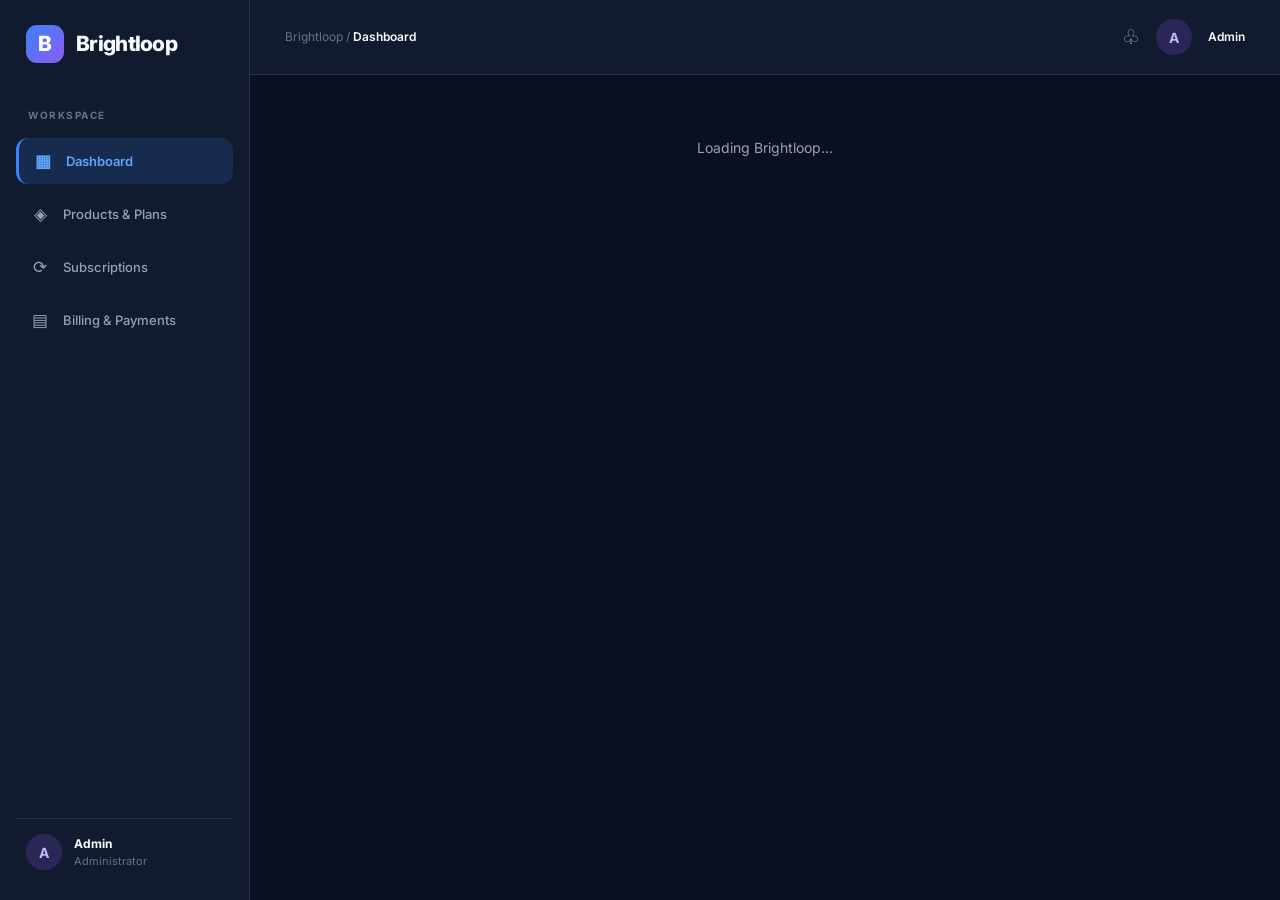
==== index.html @ 89e9efcb "Add application structure, dashboard, shared storage and data schema" ====
<!DOCTYPE html>
<html lang="en">
<head>
    <meta charset="UTF-8">
    <meta name="viewport" content="width=device-width, initial-scale=1.0">
    <title>Brightloop | Subscription Management</title>

    <link rel="stylesheet" href="./styles/main.css">

    <!-- Module stylesheets -->
    <link rel="stylesheet" href="./modules/products/products.css">
    <link rel="stylesheet" href="./modules/subscriptions/subscriptions.css">
    <link rel="stylesheet" href="./modules/billing/billing.css">
    <link rel="stylesheet" href="./modules/dashboard/dashboard.css">

    <link rel="preconnect" href="https://fonts.googleapis.com">
    <link rel="preconnect" href="https://fonts.gstatic.com" crossorigin>
    <link href="https://fonts.googleapis.com/css2?family=Inter:wght@400;500;600;700;800&display=swap" rel="stylesheet">
</head>

<body>

    <div class="app-container">

        <!-- SIDEBAR -->
        <aside class="sidebar">

            <div class="brand">
                <div class="brand-logo">B</div>
                <div class="brand-name">Brightloop</div>
            </div>

            <div class="sidebar-label">WORKSPACE</div>

            <nav class="navigation">

                <button class="nav-item active" data-page="dashboard">
                    <span class="nav-icon">▦</span>
                    Dashboard
                </button>

                <button class="nav-item" data-page="products">
                    <span class="nav-icon">◈</span>
                    Products & Plans
                </button>

                <button class="nav-item" data-page="subscriptions">
                    <span class="nav-icon">⟳</span>
                    Subscriptions
                </button>

                <button class="nav-item" data-page="billing">
                    <span class="nav-icon">▤</span>
                    Billing & Payments
                </button>

            </nav>

            <div class="sidebar-bottom">
                <div class="user-avatar">A</div>
                <div class="user-info">
                    <strong>Admin</strong>
                    <span>Administrator</span>
                </div>
            </div>

        </aside>


        <!-- MAIN CONTENT -->
        <main class="main-content">

            <header class="topbar">

                <div>
                    <p class="breadcrumb">Brightloop / <span id="current-page">Dashboard</span></p>
                </div>

                <div class="topbar-actions">
                    <span class="notification-icon">♧</span>
                    <div class="topbar-avatar">A</div>
                    <span class="admin-name">Admin</span>
                </div>

            </header>


            <!-- DYNAMIC PAGE CONTENT -->
            <section id="page-content" class="page-content">

                <div class="loading-message">
                    Loading Brightloop...
                </div>

            </section>

        </main>

    </div>

    <script type="module" src="./app.js"></script>

</body>
</html>
---- styles/main.css ----
/* =========================================
   BRIGHTLOOP - GLOBAL DESIGN SYSTEM
   Dark Premium SaaS Theme
========================================= */

/* 1. CSS VARIABLES */

:root {
    --bg-main: #0B1020;
    --bg-sidebar: #111A2E;
    --bg-card: #18243B;
    --bg-hover: #25334D;

    --border: #25334D;

    --primary: #3B82F6;
    --primary-hover: #2563EB;
    --accent: #8B5CF6;

    --success: #2DD4BF;
    --warning: #F59E0B;
    --danger: #F87171;

    --text-primary: #F8FAFC;
    --text-secondary: #94A3B8;
    --text-muted: #64748B;

    --sidebar-width: 250px;

    --radius-sm: 8px;
    --radius-md: 12px;
    --radius-lg: 16px;

    --transition: 0.2s ease;
}


/* 2. RESET */

* {
    margin: 0;
    padding: 0;
    box-sizing: border-box;
}

html {
    scroll-behavior: smooth;
}

body {
    font-family: 'Inter', sans-serif;
    background: var(--bg-main);
    color: var(--text-primary);
    min-height: 100vh;
    font-size: 14px;
    line-height: 1.5;
}

button,
input,
select,
textarea {
    font-family: inherit;
}

button {
    cursor: pointer;
}

a {
    color: inherit;
    text-decoration: none;
}


/* 3. MAIN APPLICATION LAYOUT */

.app-container {
    display: flex;
    min-height: 100vh;
    width: 100%;
}


/* 4. SIDEBAR */

.sidebar {
    width: var(--sidebar-width);
    min-width: var(--sidebar-width);
    background: var(--bg-sidebar);
    border-right: 1px solid var(--border);

    display: flex;
    flex-direction: column;

    padding: 25px 16px;

    position: fixed;
    top: 0;
    left: 0;
    bottom: 0;
    z-index: 100;
}


/* Brand */

.brand {
    display: flex;
    align-items: center;
    gap: 12px;

    padding: 0 10px;
    margin-bottom: 45px;
}

.brand-logo {
    width: 38px;
    height: 38px;

    display: flex;
    align-items: center;
    justify-content: center;

    background: linear-gradient(
        135deg,
        var(--primary),
        var(--accent)
    );

    color: white;
    font-size: 21px;
    font-weight: 800;

    border-radius: 11px;
}

.brand-name {
    font-size: 21px;
    font-weight: 800;
    letter-spacing: -0.7px;
}


/* Sidebar label */

.sidebar-label {
    color: var(--text-muted);
    font-size: 10px;
    font-weight: 700;
    letter-spacing: 1.5px;

    padding: 0 12px;
    margin-bottom: 15px;
}


/* Navigation */

.navigation {
    display: flex;
    flex-direction: column;
    gap: 7px;
}

.nav-item {
    display: flex;
    align-items: center;
    gap: 13px;

    width: 100%;
    padding: 13px 14px;

    border: none;
    border-radius: var(--radius-md);

    background: transparent;
    color: var(--text-secondary);

    font-size: 13px;
    font-weight: 500;
    text-align: left;

    transition: var(--transition);
}

.nav-item:hover {
    background: var(--bg-hover);
    color: var(--text-primary);
}

.nav-item.active {
    background: rgba(59, 130, 246, 0.16);
    color: #60A5FA;
    font-weight: 600;

    border-left: 3px solid var(--primary);
}

.nav-icon {
    width: 20px;
    text-align: center;
    font-size: 17px;
}


/* Sidebar bottom user */

.sidebar-bottom {
    margin-top: auto;

    display: flex;
    align-items: center;
    gap: 12px;

    padding: 15px 10px 5px;
    border-top: 1px solid var(--border);
}

.user-avatar,
.topbar-avatar {
    width: 36px;
    height: 36px;

    display: flex;
    align-items: center;
    justify-content: center;

    border-radius: 50%;

    background: rgba(139, 92, 246, 0.2);
    color: #C4B5FD;

    font-weight: 700;
}

.user-info {
    display: flex;
    flex-direction: column;
}

.user-info strong {
    font-size: 12px;
}

.user-info span {
    color: var(--text-muted);
    font-size: 11px;
}


/* 5. MAIN CONTENT */

.main-content {
    margin-left: var(--sidebar-width);
    width: calc(100% - var(--sidebar-width));
    min-width: 0;
    min-height: 100vh;
}


/* Topbar */

.topbar {
    height: 75px;

    display: flex;
    align-items: center;
    justify-content: space-between;

    padding: 0 35px;

    background: var(--bg-sidebar);
    border-bottom: 1px solid var(--border);

    position: sticky;
    top: 0;
    z-index: 50;
}

.breadcrumb {
    color: var(--text-muted);
    font-size: 12px;
}

.breadcrumb span {
    color: var(--text-primary);
    font-weight: 600;
}

.topbar-actions {
    display: flex;
    align-items: center;
    gap: 16px;
}

.notification-icon {
    color: var(--text-secondary);
    font-size: 20px;
    cursor: pointer;
}

.notification-icon:hover {
    color: var(--text-primary);
}

.admin-name {
    font-size: 12px;
    font-weight: 600;
}


/* Main page area */

.page-content {
    padding: 32px 35px;
    min-height: calc(100vh - 75px);
}

.loading-message {
    color: var(--text-secondary);
    padding: 30px;
    text-align: center;
}

.error-message {
    padding: 30px;
    margin: 20px 0;

    background: rgba(248, 113, 113, 0.08);
    border: 1px solid rgba(248, 113, 113, 0.3);
    border-radius: var(--radius-md);
}

.error-message h2 {
    color: var(--danger);
    margin-bottom: 8px;
}


/* 6. COMMON HEADINGS */

.page-heading {
    margin-bottom: 25px;
}

.page-heading h1 {
    font-size: 25px;
    font-weight: 700;
    letter-spacing: -0.7px;
    margin-bottom: 6px;
}

.page-heading p {
    color: var(--text-secondary);
    font-size: 13px;
}

.section-title {
    font-size: 16px;
    font-weight: 600;
    margin-bottom: 16px;
}


/* 7. COMMON CARDS */

.card {
    background: var(--bg-card);
    border: 1px solid var(--border);
    border-radius: var(--radius-lg);

    padding: 22px;

    transition: var(--transition);
}

.card:hover {
    border-color: #344765;
}

.card-title {
    font-size: 13px;
    font-weight: 600;
    color: var(--text-secondary);
    margin-bottom: 12px;
}

.card-value {
    font-size: 25px;
    font-weight: 700;
    letter-spacing: -0.8px;
}


/* 8. BUTTONS */

.btn {
    display: inline-flex;
    align-items: center;
    justify-content: center;
    gap: 8px;

    padding: 10px 17px;

    border-radius: var(--radius-sm);
    border: 1px solid transparent;

    font-size: 12px;
    font-weight: 600;

    transition: var(--transition);
}

.btn-primary {
    background: var(--primary);
    color: white;
}

.btn-primary:hover {
    background: var(--primary-hover);
}

.btn-secondary {
    background: var(--bg-hover);
    color: var(--text-primary);
    border-color: var(--border);
}

.btn-secondary:hover {
    background: #344765;
}

.btn-danger {
    background: rgba(248, 113, 113, 0.12);
    color: var(--danger);
    border-color: rgba(248, 113, 113, 0.2);
}

.btn-success {
    background: rgba(45, 212, 191, 0.12);
    color: var(--success);
    border-color: rgba(45, 212, 191, 0.2);
}


/* 9. FORM ELEMENTS */

.form-group {
    display: flex;
    flex-direction: column;
    gap: 7px;
    margin-bottom: 17px;
}

.form-group label {
    color: var(--text-secondary);
    font-size: 12px;
    font-weight: 600;
}

input,
select,
textarea {
    width: 100%;

    padding: 11px 13px;

    background: var(--bg-main);
    color: var(--text-primary);

    border: 1px solid var(--border);
    border-radius: var(--radius-sm);

    font-size: 13px;
    outline: none;

    transition: var(--transition);
}

input:focus,
select:focus,
textarea:focus {
    border-color: var(--primary);
    box-shadow: 0 0 0 3px rgba(59, 130, 246, 0.12);
}

input::placeholder,
textarea::placeholder {
    color: var(--text-muted);
}

select option {
    background: var(--bg-card);
    color: var(--text-primary);
}

textarea {
    resize: vertical;
    min-height: 90px;
}


/* 10. TABLES */

.table-container {
    width: 100%;
    overflow-x: auto;

    background: var(--bg-card);
    border: 1px solid var(--border);
    border-radius: var(--radius-lg);
}

table {
    width: 100%;
    border-collapse: collapse;
    min-width: 600px;
}

thead {
    background: rgba(255, 255, 255, 0.025);
}

th {
    color: var(--text-muted);
    font-size: 11px;
    font-weight: 600;
    text-align: left;

    padding: 15px 18px;
    white-space: nowrap;
}

td {
    color: var(--text-secondary);
    font-size: 12px;

    padding: 15px 18px;
    border-top: 1px solid var(--border);
}

tbody tr:hover {
    background: rgba(255, 255, 255, 0.025);
}


/* 11. STATUS BADGES */

.status {
    display: inline-flex;
    align-items: center;

    padding: 5px 10px;

    border-radius: 20px;

    font-size: 10px;
    font-weight: 700;
}

.status-active,
.status-paid {
    color: var(--success);
    background: rgba(45, 212, 191, 0.12);
}

.status-pending,
.status-draft {
    color: var(--warning);
    background: rgba(245, 158, 11, 0.12);
}

.status-overdue,
.status-failed,
.status-cancelled {
    color: var(--danger);
    background: rgba(248, 113, 113, 0.12);
}

.status-confirmed {
    color: #60A5FA;
    background: rgba(59, 130, 246, 0.12);
}


/* 12. GRID HELPERS */

.grid-2 {
    display: grid;
    grid-template-columns: repeat(2, minmax(0, 1fr));
    gap: 20px;
}

.grid-3 {
    display: grid;
    grid-template-columns: repeat(3, minmax(0, 1fr));
    gap: 20px;
}

.grid-4 {
    display: grid;
    grid-template-columns: repeat(4, minmax(0, 1fr));
    gap: 18px;
}


/* 13. UTILITY CLASSES */

.text-success {
    color: var(--success);
}

.text-warning {
    color: var(--warning);
}

.text-danger {
    color: var(--danger);
}

.text-muted {
    color: var(--text-secondary);
}

.flex {
    display: flex;
}

.align-center {
    align-items: center;
}

.justify-between {
    justify-content: space-between;
}

.gap-10 {
    gap: 10px;
}

.mt-20 {
    margin-top: 20px;
}

.mb-20 {
    margin-bottom: 20px;
}


/* 14. SCROLLBAR */

::-webkit-scrollbar {
    width: 7px;
    height: 7px;
}

::-webkit-scrollbar-track {
    background: var(--bg-main);
}

::-webkit-scrollbar-thumb {
    background: #344765;
    border-radius: 10px;
}

::-webkit-scrollbar-thumb:hover {
    background: #475D7B;
}


/* 15. RESPONSIVE DESIGN */

@media (max-width: 1100px) {

    .grid-4 {
        grid-template-columns: repeat(2, minmax(0, 1fr));
    }

}

@media (max-width: 768px) {

    :root {
        --sidebar-width: 75px;
    }

    .sidebar {
        padding: 20px 9px;
    }

    .brand {
        justify-content: center;
        padding: 0;
    }

    .brand-name,
    .sidebar-label,
    .nav-item:not(.active) {
        font-size: 0;
    }

    .brand-name,
    .user-info {
        display: none;
    }

    .nav-item {
        justify-content: center;
        padding: 13px 5px;
    }

    .nav-icon {
        font-size: 19px;
    }

    .sidebar-bottom {
        justify-content: center;
        padding-left: 0;
        padding-right: 0;
    }

    .topbar {
        padding: 0 18px;
    }

    .page-content {
        padding: 22px 18px;
    }

    .grid-3,
    .grid-2 {
        grid-template-columns: 1fr;
    }

}

@media (max-width: 480px) {

    .grid-4 {
        grid-template-columns: 1fr;
    }

    .admin-name {
        display: none;
    }

    .page-heading h1 {
        font-size: 21px;
    }

}
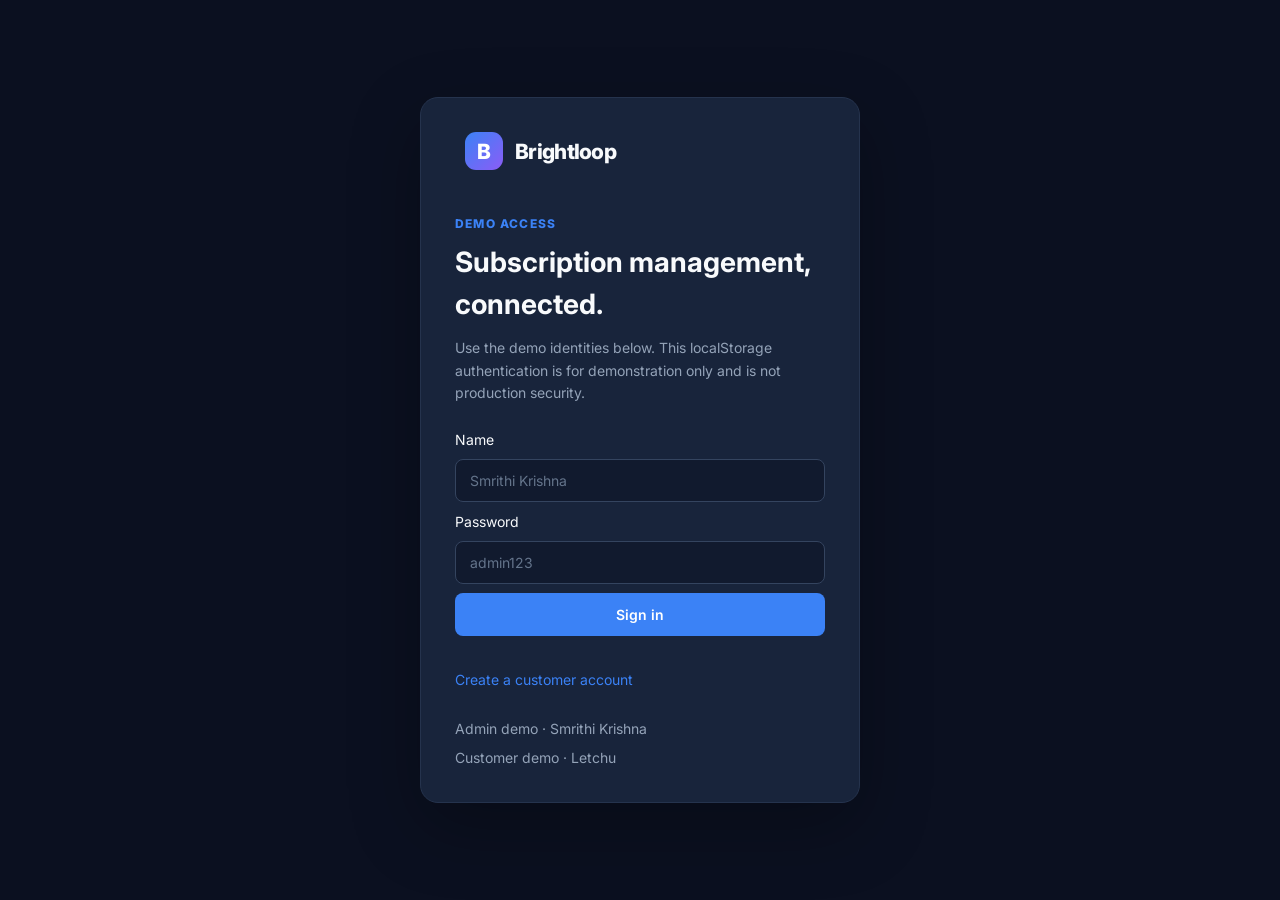
==== commit 1fa6dcc1: "login setup" ====
--- a/index.html
+++ b/index.html
@@ -20,6 +20,36 @@
 </head>
 
 <body>
+
+    <div id="auth-screen" class="auth-screen">
+        <div class="auth-card">
+            <div class="brand auth-brand"><div class="brand-logo">B</div><div class="brand-name">Brightloop</div></div>
+            <p class="eyebrow">DEMO ACCESS</p>
+            <h1>Subscription management, connected.</h1>
+            <p class="auth-copy">Use the demo identities below. This localStorage authentication is for demonstration only and is not production security.</p>
+            <form id="login-form">
+                <label for="login-name">Name</label>
+                <input id="login-name" required placeholder="Smrithi Krishna">
+                <label for="login-password">Password</label>
+                <input id="login-password" type="password" required placeholder="admin123">
+                <button class="btn btn-primary" type="submit">Sign in</button>
+                <p id="login-error" class="auth-error" role="alert"></p>
+            </form>
+            <form id="signup-form" class="hidden">
+                <label for="signup-name">Customer name</label>
+                <input id="signup-name" required placeholder="Your name">
+                <label for="signup-password">Password</label>
+                <input id="signup-password" type="password" minlength="4" required placeholder="At least 4 characters">
+                <button class="btn btn-primary" type="submit">Create customer account</button>
+                <p id="signup-error" class="auth-error" role="alert"></p>
+            </form>
+            <button type="button" class="auth-switch" id="signupToggle">Create a customer account</button>
+            <div class="demo-identities">
+                <button type="button" data-demo-login="admin">Admin demo · Smrithi Krishna</button>
+                <button type="button" data-demo-login="customer">Customer demo · Letchu</button>
+            </div>
+        </div>
+    </div>
 
     <div class="app-container">
 
@@ -58,11 +88,12 @@
             </nav>
 
             <div class="sidebar-bottom">
-                <div class="user-avatar">A</div>
+                <div class="user-avatar" id="sidebar-avatar">A</div>
                 <div class="user-info">
-                    <strong>Admin</strong>
-                    <span>Administrator</span>
+                    <strong id="sidebar-user-name">Admin</strong>
+                    <span id="sidebar-user-role">Administrator</span>
                 </div>
+                <button class="logout-btn" id="logoutBtn" type="button" title="Log out">↪</button>
             </div>
 
         </aside>
@@ -78,9 +109,10 @@
                 </div>
 
                 <div class="topbar-actions">
+                    <button class="mobile-menu-btn" id="mobileMenuBtn" type="button" aria-label="Open navigation">☰</button>
                     <span class="notification-icon">♧</span>
-                    <div class="topbar-avatar">A</div>
-                    <span class="admin-name">Admin</span>
+                    <div class="topbar-avatar" id="topbar-avatar">A</div>
+                    <span class="admin-name" id="topbar-user-name">Admin</span>
                 </div>
 
             </header>
--- a/styles/main.css
+++ b/styles/main.css
@@ -57,6 +57,40 @@
     line-height: 1.5;
 }
 
+.hidden {
+    display: none !important;
+}
+
+.auth-screen {
+    min-height: 100vh;
+    display: grid;
+    place-items: center;
+    padding: 24px;
+    background: var(--bg-main);
+}
+
+.auth-card {
+    width: min(100%, 440px);
+    padding: 34px;
+    border: 1px solid var(--border);
+    border-radius: 18px;
+    background: var(--bg-card);
+    box-shadow: 0 24px 70px rgba(0, 0, 0, .28);
+}
+
+.auth-brand { margin-bottom: 30px; }
+.auth-card h1 { margin: 8px 0 12px; font-size: 28px; }
+.auth-copy { color: var(--text-secondary); line-height: 1.6; }
+.auth-card form { display: grid; gap: 9px; margin-top: 24px; }
+.auth-card input { width: 100%; }
+.auth-error { min-height: 20px; margin: 0; color: var(--danger); }
+.auth-switch { margin: 4px 0 16px; color: var(--primary); background: transparent; border: 0; cursor: pointer; }
+.demo-identities { display: grid; gap: 8px; margin-top: 12px; }
+.demo-identities button { color: var(--text-secondary); background: transparent; border: 0; cursor: pointer; text-align: left; }
+.logout-btn, .mobile-menu-btn { color: var(--text-secondary); background: transparent; border: 0; cursor: pointer; }
+.logout-btn { margin-left: auto; font-size: 20px; }
+.mobile-menu-btn { display: none; font-size: 20px; }
+
 button,
 input,
 select,
@@ -683,48 +717,25 @@
 @media (max-width: 768px) {
 
     :root {
-        --sidebar-width: 75px;
+        --sidebar-width: 260px;
     }
 
     .sidebar {
-        padding: 20px 9px;
-    }
-
-    .brand {
-        justify-content: center;
-        padding: 0;
-    }
-
-    .brand-name,
-    .sidebar-label,
-    .nav-item:not(.active) {
-        font-size: 0;
-    }
-
-    .brand-name,
-    .user-info {
-        display: none;
-    }
-
-    .nav-item {
-        justify-content: center;
-        padding: 13px 5px;
-    }
-
-    .nav-icon {
-        font-size: 19px;
-    }
-
-    .sidebar-bottom {
-        justify-content: center;
-        padding-left: 0;
-        padding-right: 0;
+        padding: 20px 16px;
+        transform: translateX(-100%);
+        transition: transform .2s ease;
+        z-index: 20;
+    }
+
+    .sidebar.open {
+        transform: translateX(0);
     }
 
     .topbar {
         padding: 0 18px;
     }
 
+    .mobile-menu-btn { display: inline-block; }
     .page-content {
         padding: 22px 18px;
     }
--- a/modules/products/products.css
+++ b/modules/products/products.css
@@ -0,0 +1,586 @@
+* {
+    box-sizing: border-box;
+    margin: 0;
+    padding: 0;
+}
+
+:root {
+    --primary: #3B82F6;
+    --primary-dark: #2563EB;
+    --background: #0B1020;
+    --card: #18243B;
+    --text: #F8FAFC;
+    --muted: #94A3B8;
+    --border: #25334D;
+    --success: #2DD4BF;
+    --danger: #F87171;
+    --warning: #F59E0B;
+}
+
+body {
+    font-family: Inter, -apple-system, BlinkMacSystemFont, "Segoe UI", sans-serif;
+    background: var(--background);
+    color: var(--text);
+}
+
+/* PAGE */
+
+.products-page {
+    max-width: 1400px;
+    margin: auto;
+    padding: 32px;
+}
+
+/* HEADER */
+
+.page-header {
+    display: flex;
+    justify-content: space-between;
+    align-items: center;
+    gap: 25px;
+    margin-bottom: 30px;
+}
+
+.eyebrow {
+    font-size: 11px;
+    font-weight: 700;
+    letter-spacing: 1.5px;
+    color: var(--primary);
+    margin-bottom: 6px;
+}
+
+.page-header h1 {
+    font-size: 32px;
+    margin-bottom: 7px;
+}
+
+.subtitle {
+    color: var(--muted);
+    font-size: 14px;
+}
+
+.header-actions {
+    display: flex;
+    gap: 10px;
+}
+
+/* BUTTONS */
+
+.btn {
+    border: none;
+    border-radius: 9px;
+    padding: 11px 17px;
+    font-size: 14px;
+    font-weight: 600;
+    cursor: pointer;
+    transition: 0.2s;
+}
+
+.btn-primary {
+    background: var(--primary);
+    color: white;
+}
+
+.btn-primary:hover {
+    background: var(--primary-dark);
+}
+
+.btn-secondary {
+    background: #25334D;
+    border: 1px solid var(--border);
+    color: var(--text);
+}
+
+.btn-secondary:hover {
+    background: #f1f1f5;
+}
+
+/* TOOLBAR */
+
+.toolbar {
+    background: var(--card);
+    padding: 16px;
+    border: 1px solid var(--border);
+    border-radius: 12px;
+    display: flex;
+    gap: 12px;
+    margin-bottom: 22px;
+}
+
+.search-box {
+    flex: 1;
+    display: flex;
+    align-items: center;
+    gap: 8px;
+    border: 1px solid var(--border);
+    border-radius: 8px;
+    padding: 0 12px;
+}
+
+.search-box span {
+    font-size: 20px;
+    color: var(--muted);
+}
+
+.search-box input {
+    border: none;
+    outline: none;
+    width: 100%;
+    padding: 11px 5px;
+    font-size: 14px;
+}
+
+.toolbar select {
+    min-width: 150px;
+    border: 1px solid var(--border);
+    border-radius: 8px;
+    padding: 0 12px;
+    background: var(--card);
+}
+
+/* STATS */
+
+.stats-grid {
+    display: grid;
+    grid-template-columns: repeat(3, 1fr);
+    gap: 16px;
+    margin-bottom: 35px;
+}
+
+.stat-card {
+    background: var(--card);
+    border: 1px solid var(--border);
+    border-radius: 12px;
+    padding: 20px;
+    display: flex;
+    align-items: center;
+    gap: 15px;
+}
+
+.stat-icon {
+    width: 44px;
+    height: 44px;
+    border-radius: 10px;
+    background: #efecff;
+    color: var(--primary);
+    display: flex;
+    align-items: center;
+    justify-content: center;
+    font-size: 20px;
+}
+
+.stat-card span {
+    display: block;
+    color: var(--muted);
+    font-size: 13px;
+    margin-bottom: 5px;
+}
+
+.stat-card strong {
+    font-size: 24px;
+}
+
+/* SECTION */
+
+.content-section {
+    margin-bottom: 35px;
+}
+
+.section-heading {
+    margin-bottom: 18px;
+}
+
+.section-heading h2 {
+    font-size: 21px;
+    margin-bottom: 5px;
+}
+
+.section-heading p {
+    color: var(--muted);
+    font-size: 13px;
+}
+
+/* PRODUCT GRID */
+
+.products-grid {
+    display: grid;
+    grid-template-columns: repeat(auto-fill, minmax(330px, 1fr));
+    gap: 18px;
+}
+
+.product-card {
+    background: var(--card);
+    border: 1px solid var(--border);
+    border-radius: 14px;
+    padding: 22px;
+    transition: 0.2s;
+}
+
+.product-card:hover {
+    transform: translateY(-2px);
+    box-shadow: 0 8px 25px rgba(0, 0, 0, 0.06);
+}
+
+.product-top {
+    display: flex;
+    justify-content: space-between;
+    gap: 12px;
+    margin-bottom: 16px;
+}
+
+.product-name {
+    font-size: 19px;
+    font-weight: 700;
+}
+
+.product-type {
+    display: inline-block;
+    margin-top: 7px;
+    padding: 5px 9px;
+    border-radius: 20px;
+    background: #efecff;
+    color: var(--primary);
+    font-size: 11px;
+    font-weight: 700;
+}
+
+.product-notes {
+    color: var(--muted);
+    font-size: 13px;
+    line-height: 1.6;
+    margin-bottom: 18px;
+    min-height: 42px;
+}
+
+.price-row {
+    display: grid;
+    grid-template-columns: 1fr 1fr;
+    border-top: 1px solid var(--border);
+    padding-top: 16px;
+    margin-bottom: 18px;
+}
+
+.price-item span {
+    display: block;
+    color: var(--muted);
+    font-size: 11px;
+    margin-bottom: 4px;
+}
+
+.price-item strong {
+    font-size: 16px;
+}
+
+.plan-count {
+    color: var(--primary);
+    font-size: 13px;
+    font-weight: 600;
+    margin-bottom: 15px;
+}
+
+.card-actions {
+    display: flex;
+    gap: 8px;
+}
+
+.small-btn {
+    flex: 1;
+    border: 1px solid var(--border);
+    background: var(--card);
+    padding: 9px;
+    border-radius: 7px;
+    cursor: pointer;
+    font-size: 12px;
+    font-weight: 600;
+}
+
+.small-btn:hover {
+    background: #f5f5f8;
+}
+
+.small-btn.delete {
+    color: var(--danger);
+}
+
+/* PLANS */
+
+.plans-container {
+    border-top: 1px solid var(--border);
+    padding-top: 18px;
+    margin-top: 15px;
+}
+
+.plans-title {
+    font-size: 12px;
+    font-weight: 700;
+    margin-bottom: 10px;
+    color: var(--muted);
+}
+
+.plan-list {
+    display: flex;
+    flex-direction: column;
+    gap: 8px;
+}
+
+.plan-item {
+    border: 1px solid var(--border);
+    border-radius: 9px;
+    padding: 11px;
+}
+
+.plan-main {
+    display: flex;
+    justify-content: space-between;
+    align-items: center;
+}
+
+.plan-name {
+    font-weight: 700;
+    font-size: 13px;
+}
+
+.plan-price {
+    font-weight: 700;
+    font-size: 13px;
+}
+
+.plan-meta {
+    display: flex;
+    justify-content: space-between;
+    margin-top: 7px;
+    color: var(--muted);
+    font-size: 11px;
+}
+
+.plan-status {
+    font-weight: 700;
+}
+
+.status-active {
+    color: var(--success);
+}
+
+.status-inactive {
+    color: var(--danger);
+}
+
+.plan-actions {
+    display: flex;
+    gap: 5px;
+    margin-top: 9px;
+}
+
+.plan-actions button {
+    border: none;
+    background: transparent;
+    cursor: pointer;
+    font-size: 11px;
+    color: var(--primary);
+}
+
+/* EMPTY */
+
+.empty-state {
+    background: var(--card);
+    border: 1px dashed #cfd2dc;
+    border-radius: 14px;
+    padding: 55px 20px;
+    text-align: center;
+}
+
+.empty-icon {
+    font-size: 36px;
+    color: var(--primary);
+    margin-bottom: 12px;
+}
+
+.empty-state h3 {
+    margin-bottom: 6px;
+}
+
+.empty-state p {
+    color: var(--muted);
+    font-size: 14px;
+    margin-bottom: 18px;
+}
+
+.hidden {
+    display: none !important;
+}
+
+/* MODAL */
+
+.modal-overlay {
+    position: fixed;
+    inset: 0;
+    background: rgba(15, 15, 25, 0.55);
+    display: flex;
+    align-items: center;
+    justify-content: center;
+    padding: 20px;
+    z-index: 1000;
+}
+
+.modal {
+    background: var(--card);
+    width: 100%;
+    max-width: 570px;
+    max-height: 90vh;
+    overflow-y: auto;
+    border-radius: 15px;
+    padding: 25px;
+    box-shadow: 0 20px 60px rgba(0, 0, 0, 0.2);
+}
+
+.modal-header {
+    display: flex;
+    justify-content: space-between;
+    margin-bottom: 24px;
+}
+
+.modal-header h2 {
+    font-size: 21px;
+}
+
+.close-btn {
+    border: none;
+    background: transparent;
+    font-size: 27px;
+    cursor: pointer;
+    color: var(--muted);
+}
+
+/* FORM */
+
+.form-group {
+    margin-bottom: 17px;
+}
+
+.form-row {
+    display: grid;
+    grid-template-columns: 1fr 1fr;
+    gap: 14px;
+}
+
+.form-group label {
+    display: block;
+    font-size: 12px;
+    font-weight: 700;
+    margin-bottom: 7px;
+}
+
+.form-group label span {
+    color: var(--danger);
+}
+
+.form-group input,
+.form-group select,
+.form-group textarea {
+    width: 100%;
+    border: 1px solid var(--border);
+    border-radius: 8px;
+    padding: 11px;
+    outline: none;
+    font-family: inherit;
+    font-size: 13px;
+}
+
+.form-group textarea {
+    resize: vertical;
+}
+
+.form-group input:focus,
+.form-group select:focus,
+.form-group textarea:focus {
+    border-color: var(--primary);
+    box-shadow: 0 0 0 3px rgba(108, 77, 246, 0.1);
+}
+
+.modal-actions {
+    display: flex;
+    justify-content: flex-end;
+    gap: 10px;
+    border-top: 1px solid var(--border);
+    padding-top: 18px;
+    margin-top: 22px;
+}
+
+/* TOAST */
+
+.toast {
+    position: fixed;
+    right: 25px;
+    bottom: 25px;
+    background: var(--bg-hover, #25334D);
+    color: white;
+    padding: 13px 18px;
+    border-radius: 8px;
+    font-size: 13px;
+    opacity: 0;
+    transform: translateY(15px);
+    pointer-events: none;
+    transition: 0.25s;
+    z-index: 2000;
+}
+
+.toast.show {
+    opacity: 1;
+    transform: translateY(0);
+}
+
+/* RESPONSIVE */
+
+@media (max-width: 800px) {
+
+    .products-page {
+        padding: 20px;
+    }
+
+    .page-header {
+        flex-direction: column;
+        align-items: flex-start;
+    }
+
+    .stats-grid {
+        grid-template-columns: 1fr;
+    }
+
+    .toolbar {
+        flex-direction: column;
+    }
+
+    .toolbar select {
+        min-height: 42px;
+    }
+
+    .form-row {
+        grid-template-columns: 1fr;
+    }
+
+}
+
+@media (max-width: 500px) {
+
+    .products-page {
+        padding: 15px;
+    }
+
+    .header-actions {
+        width: 100%;
+    }
+
+    .header-actions .btn {
+        flex: 1;
+    }
+
+    .products-grid {
+        grid-template-columns: 1fr;
+    }
+
+}
+.customer-only { display: none; }
+.customer-view .admin-only { display: none !important; }
+.customer-view .customer-only { display: block; }
+.customer-product-card .plan-actions { display: none; }
+.product-illustration { color: var(--primary); font-size: 30px; }
--- a/modules/subscriptions/subscriptions.css
+++ b/modules/subscriptions/subscriptions.css
@@ -0,0 +1,660 @@
+/* 
+   BRIGHTLOOP SOFTWARE
+   CUSTOMER & SUBSCRIPTION MANAGEMENT
+    */
+
+/* 1. GLOBAL STYLES */
+
+* {
+    margin: 0;
+    padding: 0;
+    box-sizing: border-box;
+}
+
+body {
+    font-family: 'Segoe UI', Arial, sans-serif;
+    background: #0B1020;
+    color: #E5EAF5;
+    min-height: 100vh;
+}
+
+button,
+input,
+select,
+textarea {
+    font-family: inherit;
+}
+
+button {
+    cursor: pointer;
+    border: none;
+    transition: 0.2s ease;
+}
+
+
+/* 2. MAIN LAYOUT */
+
+.container {
+    display: flex;
+    min-height: 100vh;
+}
+
+.main-content {
+    flex: 1;
+    padding: 30px;
+    min-width: 0;
+}
+
+
+/* 3. SIDEBAR */
+
+.sidebar {
+    width: 245px;
+    min-width: 245px;
+    background: #111A2E;
+    padding: 28px 18px;
+    border-right: 1px solid #25334D;
+}
+
+.logo {
+    font-size: 24px;
+    font-weight: 750;
+    color: #FFFFFF;
+    margin-bottom: 40px;
+    letter-spacing: 1px;
+}
+
+.logo span {
+    color: #3B82F6;
+}
+
+.sidebar-menu {
+    list-style: none;
+}
+
+.sidebar-menu li {
+    margin-bottom: 10px;
+}
+
+.sidebar-menu a {
+    display: flex;
+    align-items: center;
+    gap: 12px;
+    padding: 13px 15px;
+    text-decoration: none;
+    color: #94A3B8;
+    border-radius: 8px;
+    font-size: 14px;
+    transition: 0.2s;
+}
+
+.sidebar-menu a:hover,
+.sidebar-menu a.active {
+    background: #25334D;
+    color: #60A5FA;
+}
+
+
+/* 4. PAGE HEADER */
+
+.page-header {
+    display: flex;
+    justify-content: space-between;
+    align-items: center;
+    margin-bottom: 30px;
+    gap: 15px;
+}
+
+.page-header h1 {
+    font-size: 26px;
+    color: #FFFFFF;
+    margin-bottom: 8px;
+}
+
+.page-header p {
+    font-size: 14px;
+    color: #94A3B8;
+}
+
+
+/* 5. BUTTONS */
+
+.btn {
+    padding: 11px 18px;
+    border-radius: 8px;
+    font-size: 14px;
+    font-weight: 600;
+}
+
+.btn-primary {
+    background: #3B82F6;
+    color: #FFFFFF;
+}
+
+.btn-primary:hover {
+    background: #2563EB;
+}
+
+.btn-secondary {
+    background: #25334D;
+    color: #E5EAF5;
+}
+
+.btn-secondary:hover {
+    background: #34445F;
+}
+
+.btn-danger {
+    background: #7F1D2D;
+    color: #FCA5A5;
+}
+
+.btn-danger:hover {
+    background: #991B1B;
+}
+
+.btn-success {
+    background: #134E4A;
+    color: #5EEAD4;
+}
+
+.btn-success:hover {
+    background: #115E59;
+}
+
+
+/* 6. DASHBOARD STATISTICS */
+
+.stats-grid {
+    display: grid;
+    grid-template-columns: repeat(4, 1fr);
+    gap: 18px;
+    margin-bottom: 30px;
+}
+
+.stat-card {
+    background: #18243B;
+    border: 1px solid #25334D;
+    border-radius: 12px;
+    padding: 22px;
+    transition: 0.2s;
+}
+
+.stat-card:hover {
+    border-color: #3B82F6;
+    transform: translateY(-2px);
+}
+
+.stat-icon {
+    font-size: 23px;
+    margin-bottom: 12px;
+}
+
+.stat-card p {
+    color: #94A3B8;
+    font-size: 13px;
+    margin-bottom: 12px;
+}
+
+.stat-card h2 {
+    color: #FFFFFF;
+    font-size: 28px;
+}
+
+
+/* 7. NAVIGATION TABS */
+
+.tabs {
+    display: flex;
+    gap: 25px;
+    border-bottom: 1px solid #25334D;
+    margin-bottom: 25px;
+}
+
+.tab-btn {
+    background: transparent;
+    color: #94A3B8;
+    padding: 13px 5px;
+    font-size: 15px;
+    border-bottom: 2px solid transparent;
+}
+
+.tab-btn:hover {
+    color: #60A5FA;
+}
+
+.tab-btn.active {
+    color: #60A5FA;
+    border-bottom-color: #3B82F6;
+}
+
+.tab-content {
+    display: none;
+}
+
+.tab-content.active {
+    display: block;
+}
+
+
+/* 8. CONTENT PANELS */
+
+.panel {
+    background: #18243B;
+    border: 1px solid #25334D;
+    border-radius: 12px;
+    padding: 22px;
+    margin-bottom: 25px;
+}
+
+.panel-header {
+    display: flex;
+    justify-content: space-between;
+    align-items: center;
+    gap: 15px;
+    margin-bottom: 22px;
+}
+
+.panel-header h2 {
+    color: #FFFFFF;
+    font-size: 19px;
+}
+
+
+/* 9. SEARCH AND FILTERS */
+
+.search-filter {
+    display: flex;
+    gap: 12px;
+    margin-bottom: 20px;
+}
+
+.search-box {
+    flex: 1;
+}
+
+.search-box input {
+    width: 100%;
+}
+
+input,
+select,
+textarea {
+    background: #111A2E;
+    color: #E5EAF5;
+    border: 1px solid #34445F;
+    border-radius: 8px;
+    padding: 12px 14px;
+    font-size: 14px;
+    outline: none;
+}
+
+input:focus,
+select:focus,
+textarea:focus {
+    border-color: #3B82F6;
+    box-shadow: 0 0 0 2px rgba(59, 130, 246, 0.15);
+}
+
+input::placeholder,
+textarea::placeholder {
+    color: #64748B;
+}
+
+select option {
+    background: #18243B;
+    color: #FFFFFF;
+}
+
+
+/* 10. TABLES */
+
+.table-container {
+    width: 100%;
+    overflow-x: auto;
+}
+
+table {
+    width: 100%;
+    min-width: 650px;
+    border-collapse: collapse;
+}
+
+thead {
+    background: #111A2E;
+}
+
+th {
+    text-align: left;
+    padding: 15px;
+    color: #94A3B8;
+    font-size: 12px;
+    font-weight: 600;
+    text-transform: uppercase;
+    letter-spacing: 0.5px;
+}
+
+td {
+    padding: 16px 15px;
+    color: #D5DDED;
+    font-size: 14px;
+    border-bottom: 1px solid #25334D;
+}
+
+tbody tr:hover {
+    background: #202E47;
+}
+
+tbody tr:last-child td {
+    border-bottom: none;
+}
+
+
+/* 11. ACTION BUTTONS */
+
+.action-buttons {
+    display: flex;
+    gap: 8px;
+    flex-wrap: wrap;
+}
+
+.action-btn {
+    background: #25334D;
+    color: #CBD5E1;
+    padding: 7px 10px;
+    border-radius: 6px;
+    font-size: 12px;
+}
+
+.action-btn:hover {
+    background: #34445F;
+    color: #FFFFFF;
+}
+
+
+/* 12. SUBSCRIPTION STATUS */
+
+.status {
+    display: inline-block;
+    padding: 6px 11px;
+    border-radius: 20px;
+    font-size: 11px;
+    font-weight: 600;
+}
+
+.status-draft {
+    background: #334155;
+    color: #CBD5E1;
+}
+
+.status-quotation {
+    background: #312E81;
+    color: #C4B5FD;
+}
+
+.status-confirmed {
+    background: #164E63;
+    color: #67E8F9;
+}
+
+.status-active {
+    background: #134E4A;
+    color: #5EEAD4;
+}
+
+.status-paused {
+    background: #78350F;
+    color: #FCD34D;
+}
+
+.status-closed {
+    background: #3F3F46;
+    color: #D4D4D8;
+}
+
+.status-cancelled {
+    background: #7F1D2D;
+    color: #FCA5A5;
+}
+
+
+/* 13. FORMS */
+
+.form-container {
+    max-width: 850px;
+    margin: auto;
+}
+
+.form-grid {
+    display: grid;
+    grid-template-columns: repeat(2, 1fr);
+    gap: 20px;
+}
+
+.form-group {
+    display: flex;
+    flex-direction: column;
+    gap: 8px;
+}
+
+.form-group label {
+    color: #CBD5E1;
+    font-size: 13px;
+    font-weight: 600;
+}
+
+.form-group input,
+.form-group select,
+.form-group textarea {
+    width: 100%;
+}
+
+.form-group.full-width {
+    grid-column: 1 / -1;
+}
+
+.form-actions {
+    display: flex;
+    justify-content: flex-end;
+    gap: 12px;
+    margin-top: 25px;
+}
+
+
+/* 14. MODALS */
+
+.container .modal {
+    display: none;
+    position: fixed;
+    inset: 0;
+    background: rgba(0, 0, 0, 0.75);
+    z-index: 1000;
+    justify-content: center;
+    align-items: center;
+    padding: 20px;
+}
+
+.container .modal.show {
+    display: flex;
+}
+
+.modal-content {
+    background: #18243B;
+    border: 1px solid #34445F;
+    border-radius: 14px;
+    padding: 28px;
+    width: 100%;
+    max-width: 650px;
+    max-height: 90vh;
+    overflow-y: auto;
+}
+
+.modal-header {
+    display: flex;
+    justify-content: space-between;
+    align-items: center;
+    margin-bottom: 25px;
+}
+
+.modal-header h2 {
+    font-size: 21px;
+    color: #FFFFFF;
+}
+
+.close-btn {
+    background: transparent;
+    color: #94A3B8;
+    font-size: 25px;
+}
+
+.close-btn:hover {
+    color: #FFFFFF;
+}
+
+
+/* 15. DETAILS SECTION */
+
+.details-grid {
+    display: grid;
+    grid-template-columns: repeat(2, 1fr);
+    gap: 18px;
+}
+
+.detail-item {
+    background: #111A2E;
+    padding: 15px;
+    border-radius: 8px;
+}
+
+.detail-item label {
+    display: block;
+    color: #94A3B8;
+    font-size: 12px;
+    margin-bottom: 8px;
+}
+
+.detail-item p {
+    color: #FFFFFF;
+    font-size: 14px;
+    font-weight: 600;
+}
+
+
+/* 16. EMPTY STATE */
+
+.empty-state {
+    text-align: center;
+    padding: 45px 20px;
+    color: #94A3B8;
+}
+
+.empty-state h3 {
+    color: #E5EAF5;
+    margin-bottom: 10px;
+}
+
+.empty-state p {
+    font-size: 14px;
+}
+
+
+/* 17. TOAST NOTIFICATIONS */
+
+.toast {
+    position: fixed;
+    bottom: 25px;
+    right: 25px;
+    background: #134E4A;
+    color: #99F6E4;
+    padding: 14px 22px;
+    border-radius: 8px;
+    display: none;
+    z-index: 2000;
+}
+
+.toast.show {
+    display: block;
+}
+
+
+/* 18. RESPONSIVE DESIGN */
+
+@media (max-width: 1000px) {
+
+    .stats-grid {
+        grid-template-columns: repeat(2, 1fr);
+    }
+
+}
+
+@media (max-width: 768px) {
+
+    .container {
+        flex-direction: column;
+    }
+
+    .sidebar {
+        width: 100%;
+        min-width: 0;
+        padding: 15px;
+    }
+
+    .logo {
+        margin-bottom: 15px;
+    }
+
+    .sidebar-menu {
+        display: flex;
+        flex-wrap: wrap;
+        gap: 5px;
+    }
+
+    .sidebar-menu li {
+        margin: 0;
+    }
+
+    .main-content {
+        padding: 18px;
+    }
+
+    .page-header {
+        flex-direction: column;
+        align-items: flex-start;
+    }
+
+    .form-grid,
+    .details-grid {
+        grid-template-columns: 1fr;
+    }
+
+    .search-filter {
+        flex-direction: column;
+    }
+
+}
+
+@media (max-width: 480px) {
+
+    .stats-grid {
+        grid-template-columns: 1fr;
+    }
+
+    .panel {
+        padding: 15px;
+    }
+
+    .tabs {
+        gap: 15px;
+    }
+
+    .modal-content {
+        padding: 18px;
+    }
+
+    .panel-header {
+        align-items: flex-start;
+        flex-direction: column;
+    }
+
+}
+.customer-view .admin-only { display: none !important; }
--- a/modules/billing/billing.css
+++ b/modules/billing/billing.css
@@ -0,0 +1,1240 @@
+* {
+    box-sizing: border-box;
+}
+
+:root {
+    --bg-main: #0B1020;
+    --bg-sidebar: #111A2E;
+    --bg-card: #18243B;
+    --border: #25334D;
+
+    --primary: #3B82F6;
+    --primary-dark: #2563EB;
+    --accent: #8B5CF6;
+    --success: #2DD4BF;
+    --warning: #F59E0B;
+    --danger: #F87171;
+
+    --text-primary: #F8FAFC;
+    --text-secondary: #94A3B8;
+    --text-muted: #64748B;
+
+    --background: var(--bg-main);
+    --surface: var(--bg-card);
+    --text: var(--text-primary);
+    --muted: var(--text-secondary);
+
+    --success-bg: rgba(45, 212, 191, 0.14);
+    --warning-bg: rgba(245, 158, 11, 0.14);
+    --danger-bg: rgba(248, 113, 113, 0.14);
+    --draft: var(--text-secondary);
+    --draft-bg: var(--bg-sidebar);
+
+    --shadow: 0 10px 35px rgba(0, 0, 0, 0.22);
+    --radius: 14px;
+}
+
+body {
+    margin: 0;
+
+    font-family:
+        Inter,
+        -apple-system,
+        BlinkMacSystemFont,
+        "Segoe UI",
+        sans-serif;
+
+    background: var(--background);
+    color: var(--text);
+}
+
+
+.billing-page {
+    max-width: 1500px;
+
+    margin: 0 auto;
+
+    padding: 32px;
+}
+
+
+.billing-header {
+    display: flex;
+
+    align-items: center;
+    justify-content: space-between;
+
+    gap: 20px;
+
+    margin-bottom: 28px;
+}
+
+.eyebrow {
+    margin: 0 0 6px;
+
+    color: var(--primary);
+
+    font-size: 12px;
+    font-weight: 800;
+
+    letter-spacing: 1.2px;
+}
+
+.billing-header h1 {
+    margin: 0;
+
+    font-size: 32px;
+}
+
+.subtitle {
+    margin: 8px 0 0;
+
+    color: var(--muted);
+
+    font-size: 14px;
+}
+
+
+button {
+    font: inherit;
+}
+
+.primary-btn,
+.secondary-btn {
+    border: none;
+
+    padding: 11px 17px;
+
+    border-radius: 9px;
+
+    cursor: pointer;
+
+    font-weight: 700;
+
+    transition: 0.2s ease;
+}
+
+.primary-btn {
+    background: var(--primary);
+    color: white;
+}
+
+.primary-btn:hover {
+    background: var(--primary-dark);
+    transform: translateY(-1px);
+}
+
+.secondary-btn {
+    background: var(--bg-hover);
+    color: var(--text);
+}
+
+.secondary-btn:hover {
+    background: #344765;
+}
+
+.full-width {
+    width: 100%;
+}
+
+
+.palette-preview {
+    display: none;
+    align-items: center;
+    gap: 9px;
+    margin: -12px 0 22px;
+}
+
+.palette-label {
+    margin-right: 3px;
+    color: var(--muted);
+    font-size: 12px;
+    font-weight: 700;
+}
+
+.palette-swatch {
+    width: 20px;
+    height: 20px;
+    border: 1px solid rgba(23, 26, 43, 0.12);
+    border-radius: 50%;
+    background: var(--swatch-color);
+    box-shadow: 0 1px 3px rgba(23, 26, 43, 0.15);
+}
+
+.summary-grid {
+    display: grid;
+
+    grid-template-columns:
+        repeat(5, minmax(0, 1fr));
+
+    gap: 16px;
+
+    margin-bottom: 24px;
+}
+
+.summary-card {
+    background: var(--surface);
+
+    border: 1px solid var(--border);
+
+    border-radius: var(--radius);
+
+    padding: 20px;
+
+    display: flex;
+
+    align-items: center;
+
+    gap: 14px;
+
+    box-shadow: var(--shadow);
+}
+
+.summary-icon {
+    width: 44px;
+    height: 44px;
+
+    display: flex;
+
+    align-items: center;
+    justify-content: center;
+
+    border-radius: 12px;
+
+    background: #eeedff;
+
+    color: var(--primary);
+
+    font-weight: 800;
+
+    font-size: 18px;
+}
+
+.summary-card p {
+    margin: 0 0 5px;
+
+    color: var(--muted);
+
+    font-size: 12px;
+
+    font-weight: 600;
+}
+
+.summary-card h2 {
+    margin: 0;
+
+    font-size: 20px;
+}
+
+.overdue-card .summary-icon {
+    background: var(--danger-bg);
+    color: var(--danger);
+}
+
+.paid-card .summary-icon {
+    background: var(--success-bg);
+    color: var(--success);
+}
+
+
+.billing-card {
+    background: var(--surface);
+
+    border: 1px solid var(--border);
+
+    border-radius: var(--radius);
+
+    box-shadow: var(--shadow);
+
+    overflow: hidden;
+}
+
+.section-header {
+    padding: 22px;
+
+    display: flex;
+
+    align-items: center;
+    justify-content: space-between;
+
+    gap: 20px;
+
+    border-bottom: 1px solid var(--border);
+}
+
+.section-header h2 {
+    margin: 0 0 5px;
+
+    font-size: 20px;
+}
+
+.section-header p {
+    margin: 0;
+
+    color: var(--muted);
+
+    font-size: 13px;
+}
+
+.invoice-tools {
+    display: flex;
+
+    gap: 10px;
+}
+
+.invoice-tools input,
+.invoice-tools select {
+    min-height: 40px;
+
+    border: 1px solid var(--border);
+
+    border-radius: 8px;
+
+    background: white;
+
+    padding: 0 12px;
+
+    outline: none;
+}
+
+.invoice-tools input {
+    width: 250px;
+}
+
+.invoice-tools input:focus,
+.invoice-tools select:focus,
+input:focus,
+select:focus {
+    border-color: var(--primary);
+
+    box-shadow: 0 0 0 3px rgba(99, 91, 255, 0.1);
+}
+
+
+.table-wrapper {
+    width: 100%;
+
+    overflow-x: auto;
+}
+
+table {
+    width: 100%;
+
+    border-collapse: collapse;
+
+    min-width: 900px;
+}
+
+th {
+    padding: 14px 18px;
+
+    text-align: left;
+
+    background: #fafbfe;
+
+    color: var(--muted);
+
+    font-size: 11px;
+
+    text-transform: uppercase;
+
+    letter-spacing: 0.5px;
+}
+
+td {
+    padding: 16px 18px;
+
+    border-top: 1px solid var(--border);
+
+    font-size: 13px;
+}
+
+tbody tr:hover {
+    background: #fafaff;
+}
+
+.invoice-number {
+    font-weight: 800;
+
+    color: var(--primary);
+}
+
+.customer-name {
+    font-weight: 700;
+}
+
+.amount {
+    font-weight: 800;
+}
+
+.action-buttons {
+    display: flex;
+
+    gap: 6px;
+
+    flex-wrap: wrap;
+}
+
+.small-btn {
+    border: 1px solid var(--border);
+
+    background: white;
+
+    color: var(--text);
+
+    border-radius: 7px;
+
+    padding: 7px 9px;
+
+    cursor: pointer;
+
+    font-size: 12px;
+
+    font-weight: 700;
+}
+
+.small-btn:hover {
+    border-color: var(--primary);
+
+    color: var(--primary);
+
+    background: #f8f7ff;
+}
+
+.small-btn.pay-btn {
+    background: var(--primary);
+
+    border-color: var(--primary);
+
+    color: white;
+}
+
+
+.status {
+    display: inline-flex;
+
+    align-items: center;
+
+    gap: 5px;
+
+    padding: 5px 9px;
+
+    border-radius: 999px;
+
+    font-size: 11px;
+
+    font-weight: 800;
+}
+
+.status-draft {
+    color: var(--draft);
+    background: var(--draft-bg);
+}
+
+.status-confirmed,
+.status-outstanding {
+    color: var(--warning);
+    background: var(--warning-bg);
+}
+
+.status-paid {
+    color: var(--success);
+    background: var(--success-bg);
+}
+
+.status-overdue {
+    color: var(--danger);
+    background: var(--danger-bg);
+}
+
+
+.empty-state {
+    display: none;
+
+    text-align: center;
+
+    padding: 70px 20px;
+}
+
+.empty-state.show {
+    display: block;
+}
+
+.empty-icon {
+    width: 55px;
+    height: 55px;
+
+    margin: 0 auto 14px;
+
+    display: flex;
+
+    align-items: center;
+    justify-content: center;
+
+    border-radius: 14px;
+
+    background: #eeedff;
+
+    color: var(--primary);
+
+    font-size: 23px;
+}
+
+.empty-state h3 {
+    margin: 0 0 7px;
+}
+
+.empty-state p {
+    margin: 0;
+
+    color: var(--muted);
+
+    font-size: 13px;
+}
+
+
+.modal-overlay {
+    position: fixed;
+
+    inset: 0;
+
+    background: rgba(15, 18, 32, 0.55);
+
+    display: none;
+
+    align-items: center;
+    justify-content: center;
+
+    padding: 20px;
+
+    z-index: 1000;
+}
+
+.modal-overlay.show {
+    display: flex;
+}
+
+.modal {
+    position: relative;
+
+    width: 100%;
+
+    max-width: 620px;
+
+    max-height: 90vh;
+
+    overflow-y: auto;
+
+    background: white;
+
+    border-radius: 18px;
+
+    padding: 28px;
+
+    box-shadow: 0 25px 70px rgba(0, 0, 0, 0.2);
+}
+
+.invoice-modal {
+    max-width: 850px;
+}
+
+.close-btn {
+    position: absolute;
+
+    right: 18px;
+    top: 15px;
+
+    width: 35px;
+    height: 35px;
+
+    border: none;
+
+    background: #f0f1f5;
+
+    border-radius: 50%;
+
+    cursor: pointer;
+
+    font-size: 22px;
+
+    line-height: 1;
+}
+
+.close-btn:hover {
+    background: #e5e6ec;
+}
+
+.modal-header {
+    margin-bottom: 25px;
+}
+
+.modal-header h2 {
+    margin: 0 0 7px;
+
+    font-size: 25px;
+}
+
+.modal-header p {
+    margin: 0;
+
+    color: var(--muted);
+
+    font-size: 13px;
+}
+
+
+.form-group {
+    margin-bottom: 18px;
+}
+
+.form-group label {
+    display: block;
+
+    margin-bottom: 7px;
+
+    font-size: 12px;
+
+    font-weight: 800;
+}
+
+.form-group input,
+.form-group select {
+    width: 100%;
+
+    height: 43px;
+
+    padding: 0 12px;
+
+    border: 1px solid var(--border);
+
+    border-radius: 8px;
+
+    outline: none;
+
+    background: white;
+
+    color: var(--text);
+}
+
+.form-group input[type="date"] {
+    color-scheme: dark;
+}
+
+.form-grid {
+    display: grid;
+
+    grid-template-columns: 1fr 1fr;
+
+    gap: 14px;
+}
+
+.form-actions {
+    display: flex;
+
+    justify-content: flex-end;
+
+    gap: 10px;
+
+    margin-top: 24px;
+}
+
+
+.subscription-preview {
+    display: none;
+
+    background: #f7f7ff;
+
+    border: 1px solid #e5e3ff;
+
+    padding: 15px;
+
+    border-radius: 10px;
+
+    margin-bottom: 18px;
+}
+
+.subscription-preview.show {
+    display: block;
+}
+
+.preview-title {
+    font-weight: 800;
+
+    margin-bottom: 5px;
+}
+
+.preview-row {
+    display: flex;
+
+    justify-content: space-between;
+
+    gap: 15px;
+
+    color: var(--muted);
+
+    font-size: 13px;
+
+    margin-top: 5px;
+}
+
+
+.payment-methods {
+    display: grid;
+
+    grid-template-columns: repeat(4, 1fr);
+
+    gap: 8px;
+}
+
+.method-option {
+    position: relative;
+
+    cursor: pointer;
+}
+
+.method-option input {
+    position: absolute;
+
+    opacity: 0;
+}
+
+.method-option span {
+    display: block;
+
+    text-align: center;
+
+    padding: 10px 7px;
+
+    border: 1px solid var(--border);
+
+    border-radius: 8px;
+
+    font-size: 12px;
+
+    font-weight: 700;
+}
+
+.method-option input:checked + span {
+    border-color: var(--primary);
+
+    background: #f1f0ff;
+
+    color: var(--primary);
+}
+
+
+.payment-summary {
+    display: grid;
+
+    grid-template-columns: repeat(3, 1fr);
+
+    gap: 10px;
+
+    margin-bottom: 22px;
+}
+
+.payment-summary div {
+    padding: 13px;
+
+    border: 1px solid var(--border);
+
+    border-radius: 10px;
+
+    background: #fafbfe;
+}
+
+.payment-summary span {
+    display: block;
+
+    font-size: 11px;
+
+    color: var(--muted);
+
+    margin-bottom: 5px;
+}
+
+.payment-summary strong {
+    font-size: 16px;
+}
+
+
+.demo-warning {
+    padding: 13px 14px;
+
+    background: #fff8e8;
+
+    border: 1px solid #f3dda0;
+
+    border-radius: 9px;
+
+    color: #765600;
+
+    font-size: 12px;
+
+    line-height: 1.5;
+
+    margin-top: 16px;
+}
+
+
+.pay-now-amount {
+    text-align: center;
+
+    padding: 20px;
+
+    background: #f7f7ff;
+
+    border-radius: 12px;
+
+    margin-bottom: 20px;
+}
+
+.pay-now-amount span {
+    display: block;
+
+    color: var(--muted);
+
+    font-size: 12px;
+
+    margin-bottom: 6px;
+}
+
+.pay-now-amount strong {
+    font-size: 30px;
+}
+
+
+.invoice-document {
+    background: white;
+}
+
+.invoice-top {
+    display: flex;
+
+    justify-content: space-between;
+
+    gap: 20px;
+
+    border-bottom: 1px solid var(--border);
+
+    padding-bottom: 22px;
+
+    margin-bottom: 22px;
+}
+
+.company-name {
+    font-size: 23px;
+
+    font-weight: 900;
+
+    letter-spacing: -0.5px;
+}
+
+.invoice-title {
+    text-align: right;
+}
+
+.invoice-title h2 {
+    margin: 0 0 7px;
+
+    font-size: 27px;
+}
+
+.invoice-title p {
+    margin: 0;
+
+    color: var(--muted);
+
+    font-size: 12px;
+}
+
+.invoice-meta {
+    display: grid;
+
+    grid-template-columns: 1fr 1fr;
+
+    gap: 20px;
+
+    margin-bottom: 25px;
+}
+
+.meta-block h4 {
+    margin: 0 0 7px;
+
+    font-size: 11px;
+
+    color: var(--muted);
+
+    text-transform: uppercase;
+
+    letter-spacing: 0.5px;
+}
+
+.meta-block p {
+    margin: 3px 0;
+
+    font-size: 13px;
+}
+
+.invoice-items {
+    width: 100%;
+
+    min-width: 0;
+
+    margin-bottom: 20px;
+}
+
+.invoice-items th,
+.invoice-items td {
+    padding: 11px;
+
+    border: none;
+
+    border-bottom: 1px solid var(--border);
+}
+
+.invoice-items th {
+    background: #f7f8fb;
+}
+
+.invoice-total-section {
+    display: flex;
+
+    justify-content: flex-end;
+}
+
+.invoice-totals {
+    width: 310px;
+}
+
+.total-row {
+    display: flex;
+
+    justify-content: space-between;
+
+    padding: 7px 0;
+
+    font-size: 13px;
+}
+
+.total-row.grand-total {
+    border-top: 2px solid var(--text);
+
+    margin-top: 7px;
+
+    padding-top: 12px;
+
+    font-size: 18px;
+
+    font-weight: 900;
+}
+
+.invoice-payment-info {
+    margin-top: 25px;
+
+    padding: 14px;
+
+    border-radius: 10px;
+
+    background: #f7f8fb;
+
+    font-size: 12px;
+}
+
+.invoice-actions {
+    display: flex;
+
+    justify-content: flex-end;
+
+    flex-wrap: wrap;
+
+    gap: 8px;
+
+    margin-top: 25px;
+}
+
+.invoice-footer {
+    text-align: center;
+
+    color: var(--muted);
+
+    font-size: 11px;
+
+    margin-top: 28px;
+
+    padding-top: 15px;
+
+    border-top: 1px solid var(--border);
+}
+
+
+.toast {
+    position: fixed;
+
+    right: 25px;
+    bottom: 25px;
+
+    background: #1d2232;
+
+    color: white;
+
+    padding: 13px 17px;
+
+    border-radius: 9px;
+
+    box-shadow: var(--shadow);
+
+    font-size: 13px;
+
+    transform: translateY(100px);
+
+    opacity: 0;
+
+    transition: 0.25s ease;
+
+    z-index: 2000;
+}
+
+.toast.show {
+    transform: translateY(0);
+
+    opacity: 1;
+}
+
+
+@media (max-width: 1100px) {
+
+    .summary-grid {
+        grid-template-columns:
+            repeat(3, 1fr);
+    }
+
+}
+
+@media (max-width: 750px) {
+
+    .billing-page {
+        padding: 18px;
+    }
+
+    .billing-header {
+        align-items: flex-start;
+
+        flex-direction: column;
+    }
+
+    .summary-grid {
+        grid-template-columns:
+            repeat(2, 1fr);
+    }
+
+    .section-header {
+        flex-direction: column;
+
+        align-items: stretch;
+    }
+
+    .invoice-tools {
+        flex-direction: column;
+    }
+
+    .invoice-tools input {
+        width: 100%;
+    }
+
+    .form-grid {
+        grid-template-columns: 1fr;
+    }
+
+    .payment-methods {
+        grid-template-columns: repeat(2, 1fr);
+    }
+
+    .payment-summary {
+        grid-template-columns: 1fr;
+    }
+
+    .invoice-top {
+        flex-direction: column;
+    }
+
+    .invoice-title {
+        text-align: left;
+    }
+
+}
+
+@media (max-width: 500px) {
+
+    .summary-grid {
+        grid-template-columns: 1fr;
+    }
+
+    .billing-header h1 {
+        font-size: 26px;
+    }
+
+}
+
+
+.palette-preview {
+    flex-wrap: wrap;
+}
+
+.summary-icon,
+.empty-icon {
+    background: rgba(139, 92, 246, 0.16);
+    color: var(--accent);
+}
+
+.overdue-card .summary-icon {
+    background: var(--danger-bg);
+    color: var(--danger);
+}
+
+.paid-card .summary-icon {
+    background: var(--success-bg);
+    color: var(--success);
+}
+
+.primary-btn:hover {
+    background: var(--primary-dark);
+}
+
+.secondary-btn {
+    background: var(--bg-sidebar);
+    color: var(--text-primary);
+}
+
+.secondary-btn:hover,
+.close-btn:hover {
+    background: var(--border);
+}
+
+.section-header,
+th,
+.payment-summary div,
+.invoice-payment-info,
+.invoice-items th {
+    background: var(--bg-sidebar);
+}
+
+.invoice-tools input,
+.invoice-tools select,
+.form-group input,
+.form-group select,
+.method-option span,
+.small-btn {
+    background: var(--bg-sidebar);
+    color: var(--text-primary);
+}
+
+.close-btn {
+    background: var(--bg-sidebar);
+    color: var(--text-primary);
+}
+
+.small-btn.pay-btn {
+    background: var(--primary);
+    border-color: var(--primary);
+}
+
+.small-btn:hover {
+    background: var(--bg-card);
+}
+
+.method-option input:checked + span {
+    background: rgba(59, 130, 246, 0.16);
+}
+
+.subscription-preview,
+.pay-now-amount {
+    background: var(--bg-sidebar);
+    border-color: var(--border);
+}
+
+.demo-warning {
+    background: rgba(245, 158, 11, 0.12);
+    border-color: rgba(245, 158, 11, 0.4);
+    color: #FCD34D;
+}
+
+.status-confirmed,
+.status-outstanding {
+    color: var(--warning);
+}
+
+.status-paid {
+    color: var(--success);
+}
+
+.status-overdue {
+    color: var(--danger);
+}
+
+.invoice-document {
+    color: var(--text-primary);
+}
+
+.invoice-items th,
+.invoice-items td {
+    border-color: var(--border);
+}
+
+@media print {
+
+    body {
+        background: white;
+        color: #171a2b;
+    }
+
+    .invoice-document {
+        color: #171a2b;
+    }
+
+    .invoice-payment-info,
+    .invoice-items th {
+        background: #f7f8fb;
+    }
+
+    .billing-page {
+        padding: 0;
+    }
+
+    .invoice-document {
+        width: 100%;
+    }
+
+    .no-print {
+        display: none !important;
+    }
+
+    .invoice-modal {
+        max-width: none;
+
+        max-height: none;
+
+        box-shadow: none;
+
+        padding: 0;
+    }
+
+    .modal-overlay {
+        position: static;
+
+        display: block;
+
+        background: white;
+
+        padding: 0;
+    }
+
+    .invoice-items {
+        width: 100%;
+    }
+
+    .invoice-footer {
+        margin-top: 40px;
+    }
+
+}
--- a/modules/dashboard/dashboard.css
+++ b/modules/dashboard/dashboard.css
@@ -0,0 +1,279 @@
+
+/* =========================================
+   BRIGHTLOOP - MODERN DASHBOARD
+========================================= */
+
+.dashboard-page {
+    width: 100%;
+    max-width: 1500px;
+    margin: 0 auto;
+    padding: 4px 0 34px;
+    display: flex;
+    flex-direction: column;
+    gap: 28px;
+}
+
+/* HEADER */
+
+.page-heading {
+    display: flex;
+    align-items: center;
+    justify-content: space-between;
+    flex-wrap: wrap;
+    gap: 12px;
+}
+
+.page-heading h1 {
+    font-size: 26px;
+    font-weight: 700;
+    letter-spacing: -0.7px;
+    color: var(--text-primary);
+    margin: 0;
+}
+
+.page-heading p {
+    color: var(--text-secondary);
+    font-size: 13px;
+    margin-top: 7px;
+}
+
+.dashboard-date {
+    font-size: 12px;
+    color: var(--text-secondary);
+    background: var(--bg-card);
+    padding: 9px 14px;
+    border: 1px solid var(--border);
+    border-radius: 8px;
+}
+
+/* STATISTICS */
+
+.dashboard-stats {
+    display: grid;
+    grid-template-columns: repeat(4, minmax(0, 1fr));
+    gap: 18px;
+}
+
+.stat-card {
+    position: relative;
+    padding: 20px;
+    background: var(--bg-card);
+    border: 1px solid var(--border);
+    border-radius: 13px;
+    min-width: 0;
+    min-height: 154px;
+    transition: 0.2s ease;
+}
+
+.stat-card:hover {
+    transform: translateY(-3px);
+    border-color: var(--primary);
+}
+
+.stat-icon {
+    width: 38px;
+    height: 38px;
+    display: flex;
+    align-items: center;
+    justify-content: center;
+    border-radius: 10px;
+    background: rgba(59, 130, 246, 0.12);
+    font-size: 18px;
+    margin-bottom: 17px;
+}
+
+.stat-card p {
+    color: var(--text-secondary);
+    font-size: 12px;
+    font-weight: 500;
+    margin: 0 0 9px;
+}
+
+.stat-card h2 {
+    color: var(--text-primary);
+    font-size: 24px;
+    font-weight: 700;
+    letter-spacing: -0.5px;
+    margin: 0 0 7px;
+    white-space: nowrap;
+    font-variant-numeric: tabular-nums;
+    overflow: hidden;
+    text-overflow: ellipsis;
+}
+
+.stat-card span {
+    font-size: 11px;
+    color: var(--text-muted);
+}
+
+/* SECTION LAYOUT */
+
+.dashboard-sections {
+    display: grid;
+    grid-template-columns: repeat(2, minmax(0, 1fr));
+    gap: 20px;
+}
+
+.dashboard-sections .card,
+.invoice-overview {
+    background: var(--bg-card);
+    border: 1px solid var(--border);
+    border-radius: 13px;
+    padding: 20px;
+    min-width: 0;
+}
+
+/* SECTION HEADINGS */
+
+.section-heading {
+    display: flex;
+    justify-content: space-between;
+    align-items: center;
+    gap: 12px;
+    margin-bottom: 18px;
+}
+
+.section-heading h3 {
+    color: var(--text-primary);
+    font-size: 14px;
+    font-weight: 600;
+    margin: 0;
+}
+
+.section-heading p {
+    color: var(--text-muted);
+    font-size: 11px;
+    margin-top: 5px;
+}
+
+.section-icon {
+    font-size: 18px;
+    opacity: 0.8;
+}
+
+/* TABLES */
+
+.dashboard-page .table-container {
+    width: 100%;
+    overflow-x: auto;
+    border: 1px solid var(--border);
+    border-radius: 9px;
+}
+
+.dashboard-page table {
+    width: 100%;
+    border-collapse: collapse;
+    min-width: 320px;
+    table-layout: fixed;
+}
+
+.dashboard-page th {
+    background: rgba(255, 255, 255, 0.025);
+    color: var(--text-secondary);
+    font-size: 11px;
+    font-weight: 600;
+    text-transform: uppercase;
+    letter-spacing: 0.4px;
+    padding: 13px 12px;
+    text-align: left;
+}
+
+.dashboard-page td {
+    color: var(--text-primary);
+    font-size: 12px;
+    padding: 13px 12px;
+    border-top: 1px solid var(--border);
+    text-align: left;
+    white-space: nowrap;
+    overflow: hidden;
+    text-overflow: ellipsis;
+    font-variant-numeric: tabular-nums;
+}
+
+.dashboard-page th:first-child,
+.dashboard-page td:first-child {
+    width: 42%;
+}
+
+.dashboard-page th:nth-child(2),
+.dashboard-page td:nth-child(2) {
+    width: 36%;
+}
+
+.dashboard-page th:last-child,
+.dashboard-page td:last-child {
+    width: 22%;
+}
+
+.dashboard-page tbody tr:hover {
+    background: rgba(59, 130, 246, 0.06);
+}
+
+.dashboard-page tbody tr:last-child td {
+    border-bottom: none;
+}
+
+/* INVOICE OVERVIEW */
+
+.invoice-overview {
+    display: flex;
+    flex-direction: column;
+}
+
+.invoice-summary {
+    display: grid;
+    grid-template-columns: repeat(3, minmax(0, 1fr));
+    gap: 14px;
+}
+
+.invoice-summary > div {
+    background: var(--bg-hover);
+    border: 1px solid var(--border);
+    padding: 17px;
+    border-radius: 10px;
+}
+
+.invoice-summary span {
+    color: var(--text-secondary);
+    font-size: 11px;
+}
+
+.invoice-summary h2 {
+    color: var(--text-primary);
+    font-size: 22px;
+    margin: 9px 0 0;
+    white-space: nowrap;
+    font-variant-numeric: tabular-nums;
+}
+
+/* RESPONSIVE */
+
+@media (max-width: 1100px) {
+    .dashboard-stats {
+        grid-template-columns: repeat(2, minmax(0, 1fr));
+    }
+}
+
+@media (max-width: 760px) {
+    .dashboard-sections {
+        grid-template-columns: 1fr;
+    }
+}
+
+@media (max-width: 480px) {
+    .dashboard-page {
+        gap: 19px;
+    }
+
+    .dashboard-stats {
+        grid-template-columns: 1fr;
+    }
+
+    .invoice-summary {
+        grid-template-columns: 1fr;
+    }
+
+    .stat-card {
+        padding: 16px;
+    }
+}
